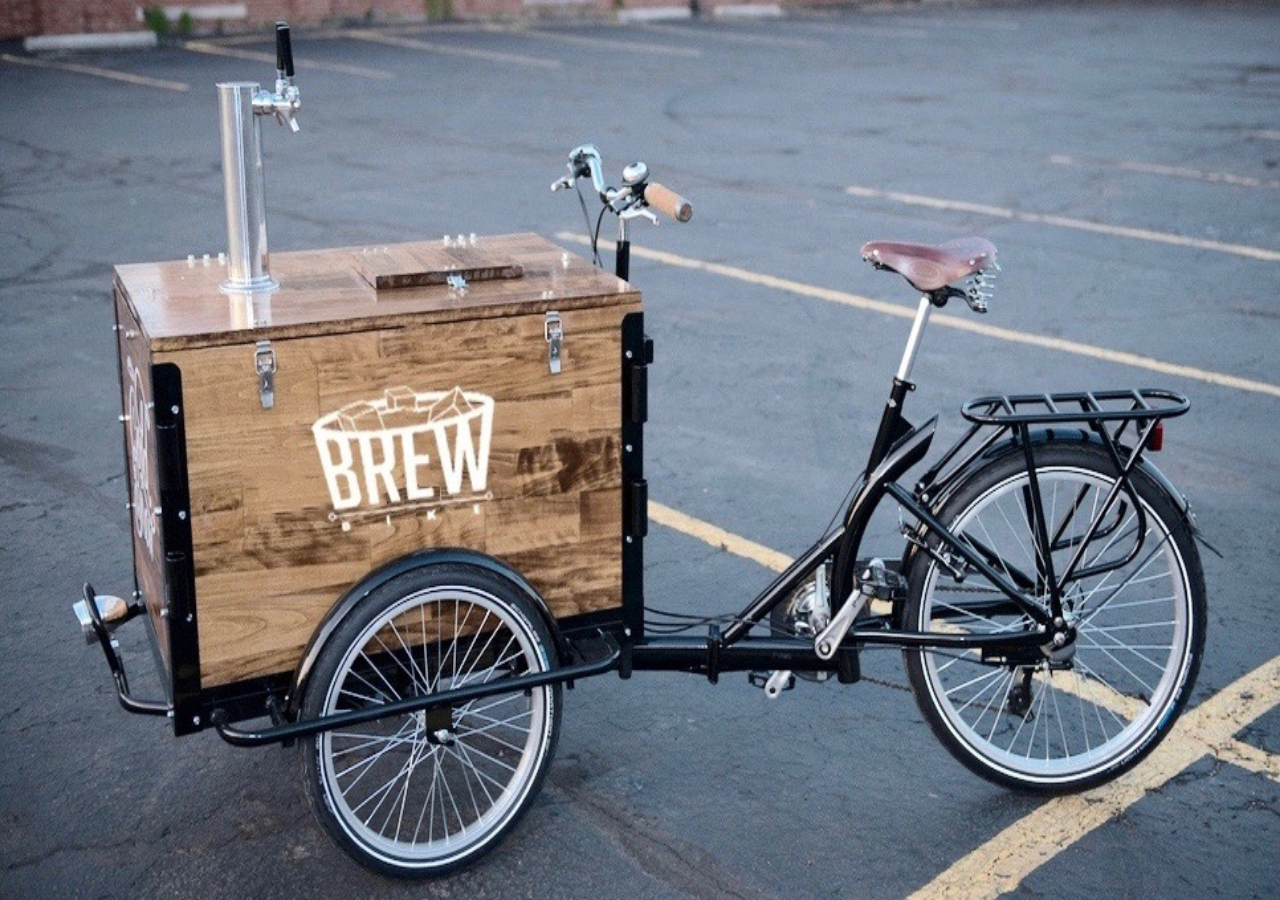
==== html/index.html @ dbf3cb42 "first commit" ====
<!DOCTYPE html>
<html lang="en">
  <head>
    <meta charset="utf-8">
    <meta http-equiv="X-UA-Compatible" content="IE=edge">
    <meta name="viewport" content="width=device-width, initial-scale=1">
    <!-- The above 3 meta tags *must* come first in the head; any other head content must come *after* these tags -->
    <title>Brew Bike</title>
    <link rel="icon" href="../Brew Bike Logo (5).png" type="image/x-icon">
    <!-- Bootstrap -->
    <link href="../css/bootstrap.min.css" rel="stylesheet">
    <link href="../css/cover.css" rel="stylesheet">
  </head>

  <body background="../BREWBIKE1 (2).jpg">

  <!-- Home page -->
  <div class = "container-fluid"> 
   
    <div id = "slogan">
      <p><b><i>
        Wheelin' and deelin' the finest cold brew on campus
      </i></b></p>
    </div>
    
  </div>


  <script src="https://ajax.googleapis.com/ajax/libs/jquery/1.11.3/jquery.min.js"></script>
    <script src="../js/everything.js"></script>
    <script src="js/bootstrap.min.js"></script>
  </body>
  </html>
---- css/cover.css ----
body{
  background-size: 100% 100vh;
}

#slogan{
  font-family: "Courier New";
  color:white;
  font-size: 3.5em;
  position: relative;
  top:-30vw;
  text-align: center;
}
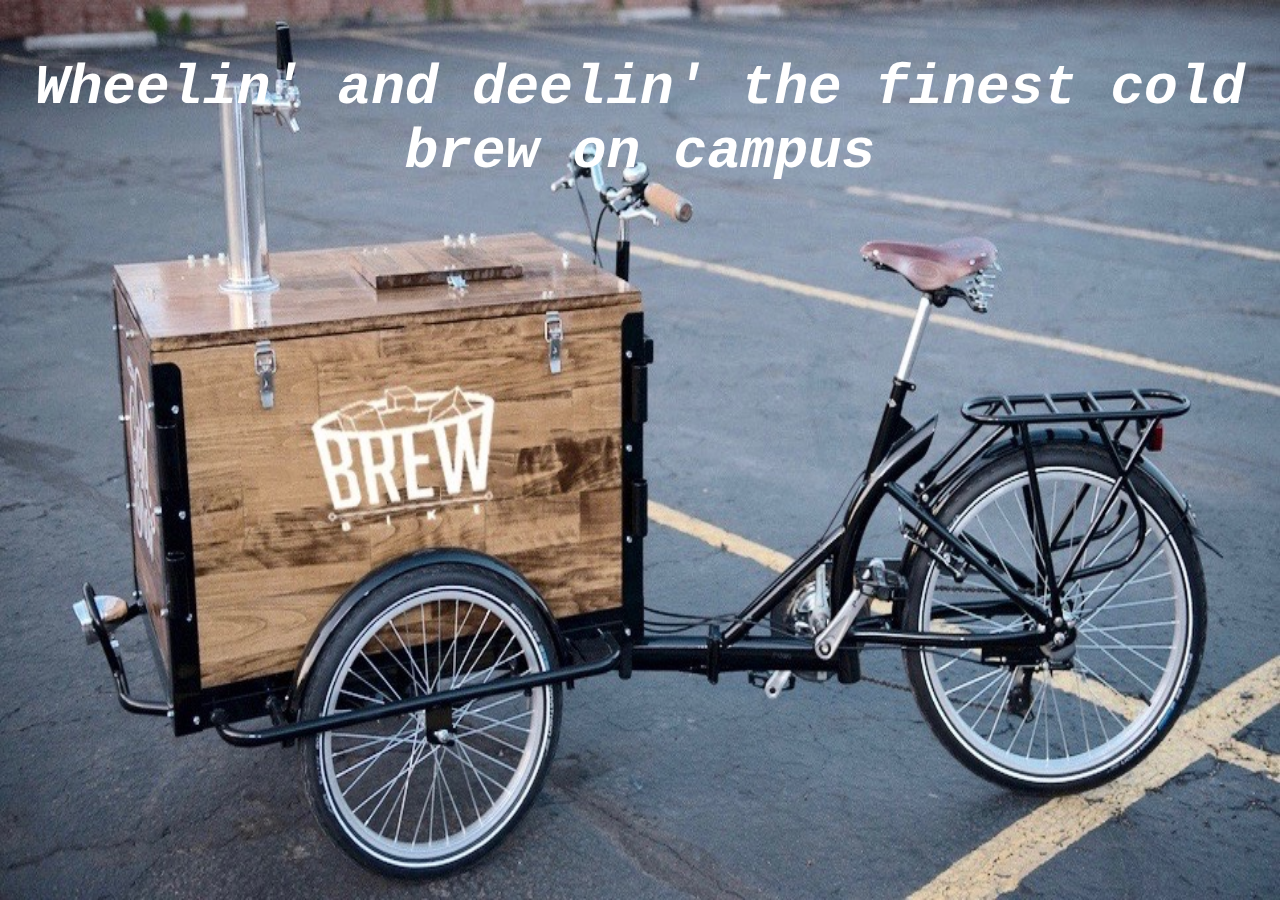
==== commit 96014b3b: "background and logo" ====
--- a/html/index.html
+++ b/html/index.html
@@ -7,8 +7,7 @@
     <!-- The above 3 meta tags *must* come first in the head; any other head content must come *after* these tags -->
     <title>Brew Bike</title>
     <link rel="icon" href="../Brew Bike Logo (5).png" type="image/x-icon">
-    <!-- Bootstrap -->
-    <link href="../css/bootstrap.min.css" rel="stylesheet">
+
     <link href="../css/cover.css" rel="stylesheet">
   </head>
 
--- a/css/cover.css
+++ b/css/cover.css
@@ -7,6 +7,5 @@
   color:white;
   font-size: 3.5em;
   position: relative;
-  top:-30vw;
   text-align: center;
 }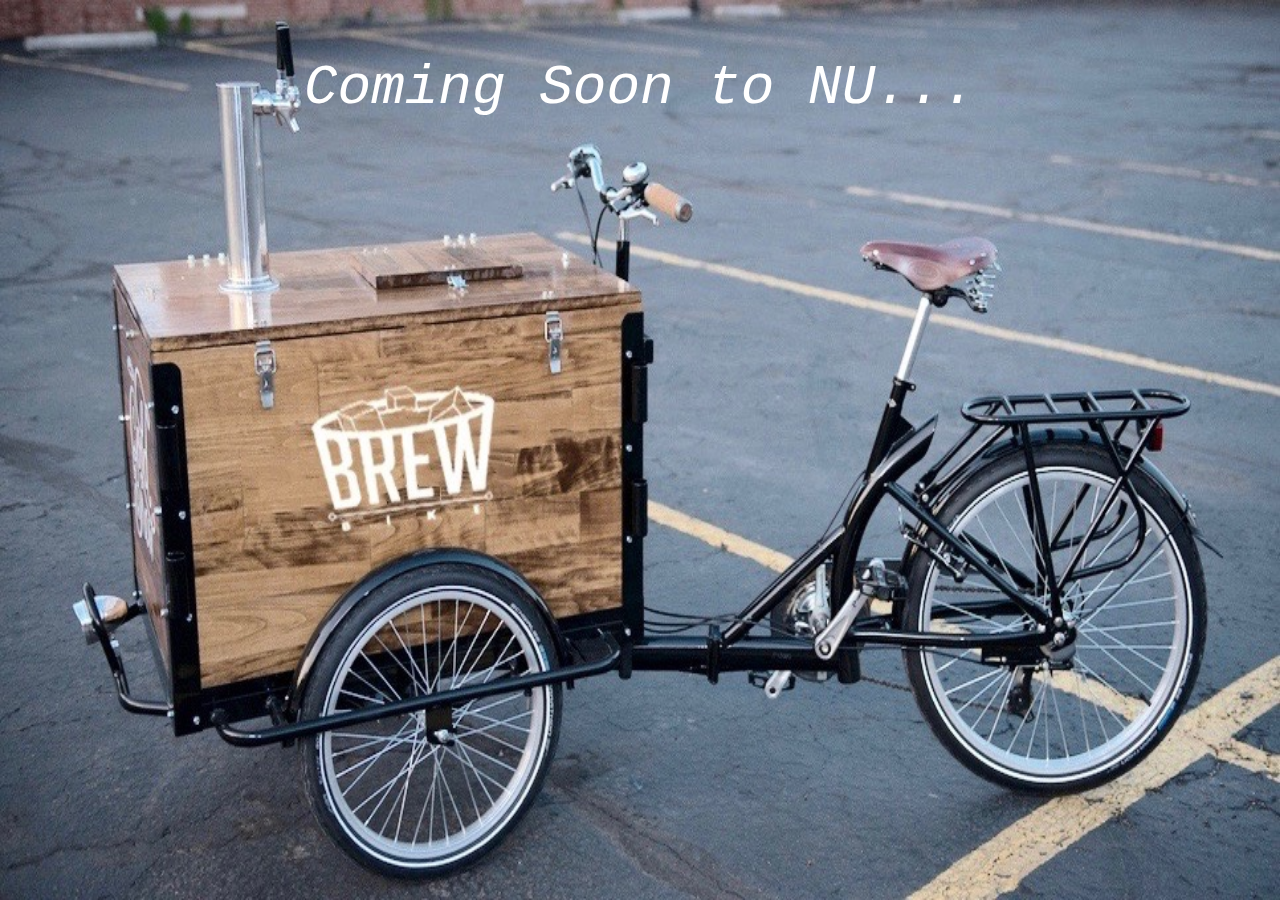
==== commit ad11aa9c: "coming soon" ====
--- a/html/index.html
+++ b/html/index.html
@@ -14,19 +14,15 @@
   <body background="../BREWBIKE1 (2).jpg">
 
   <!-- Home page -->
-  <div class = "container-fluid"> 
+  <div class = "container"> 
    
     <div id = "slogan">
-      <p><b><i>
-        Wheelin' and deelin' the finest cold brew on campus
-      </i></b></p>
+      <p><i>
+        Coming Soon to NU...
+      </i></p>
     </div>
     
   </div>
 
-
-  <script src="https://ajax.googleapis.com/ajax/libs/jquery/1.11.3/jquery.min.js"></script>
-    <script src="../js/everything.js"></script>
-    <script src="js/bootstrap.min.js"></script>
   </body>
   </html>--- a/css/cover.css
+++ b/css/cover.css
@@ -6,6 +6,5 @@
   font-family: "Courier New";
   color:white;
   font-size: 3.5em;
-  position: relative;
   text-align: center;
 }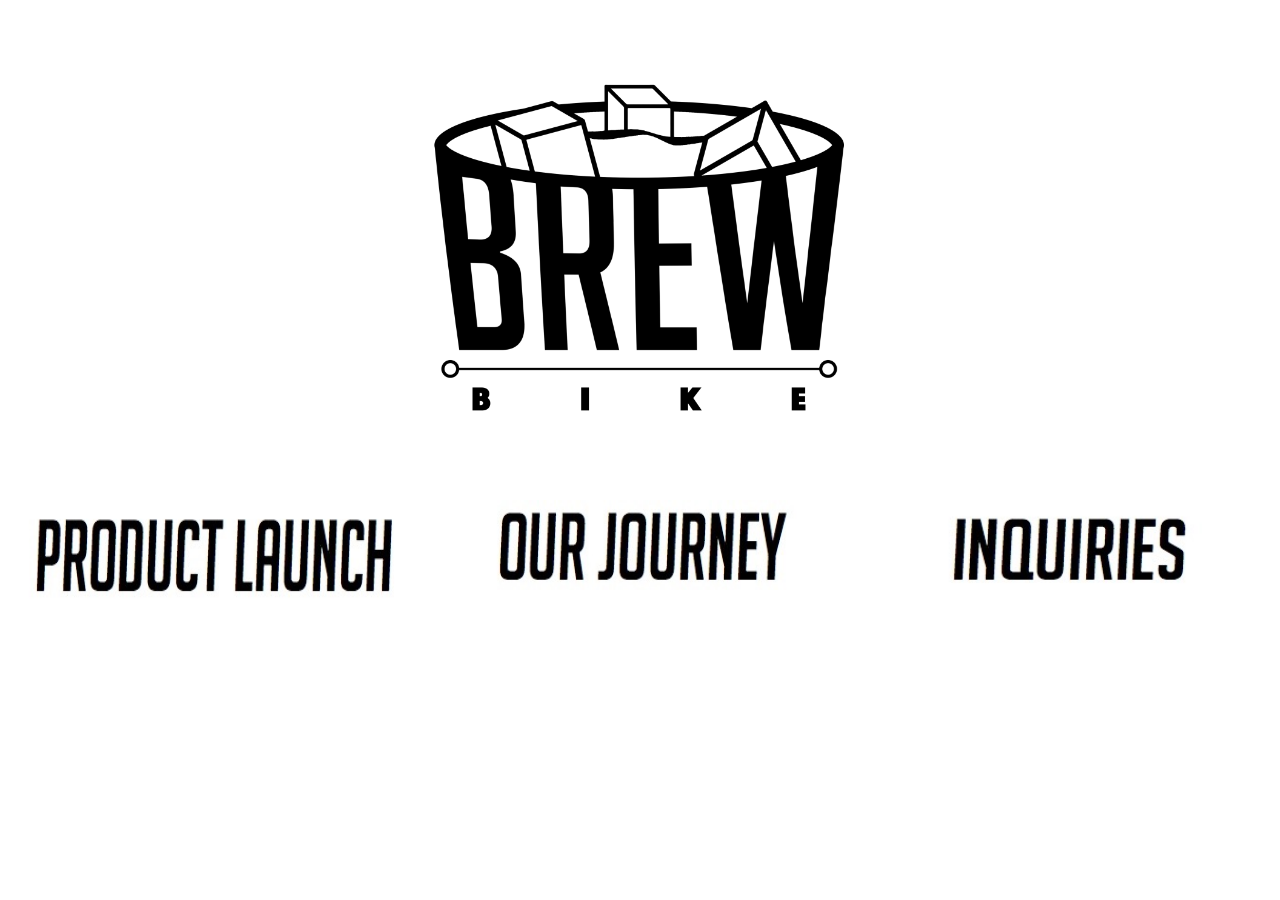
==== commit ffc10ef7: "updates" ====
--- a/html/index.html
+++ b/html/index.html
@@ -7,21 +7,32 @@
     <!-- The above 3 meta tags *must* come first in the head; any other head content must come *after* these tags -->
     <title>Brew Bike</title>
     <link rel="icon" href="../Brew Bike Logo (5).png" type="image/x-icon">
-
+    <link href="../css/bootstrap.min.css" rel="stylesheet">
     <link href="../css/cover.css" rel="stylesheet">
   </head>
 
-  <body background="../BREWBIKE1 (2).jpg">
+  <body>
 
   <!-- Home page -->
-  <div class = "container"> 
-   
-    <div id = "slogan">
-      <p><i>
-        Coming Soon to NU...
-      </i></p>
+  <div class = "container-fluid"> 
+      <img class = "logo" src = "../Brew Bike Logo.png"> 
+  </div>
+
+  <div class = "container-fluid">
+    <div class = "row">
+      <div class="col-md-4">
+        <a href="PL.html"><img
+          class = "PL" src="../1.jpg"></img></a>
+      </div> 
+      <div class="col-md-4" id="OJ">
+        <a href="https://www.indiegogo.com/projects/brewbike-northwestern-s-first-mobile-coffee-shop#/"><img
+          class = "OJ" src="../2.jpg"></img></a>
+      </div>  
+      <div class="col-md-4" id="I">
+        <a href="I.html"><img
+          class = "I" src="../3.jpg"></img></a>
+      </div>
     </div>
-    
   </div>
 
   </body>
--- a/css/cover.css
+++ b/css/cover.css
@@ -1,10 +1,65 @@
-body{
-  background-size: 100% 100vh;
+@media screen and (min-width: 950px) {
+.logo{
+	height: 40%;
+	width: 40%;
+	position:relative;
+	left:30%;
+}
 }
 
-#slogan{
-  font-family: "Courier New";
-  color:white;
-  font-size: 3.5em;
-  text-align: center;
-}+@media screen and (max-width: 950px) {
+.logo{
+	height: 55%;
+	width: 55%;
+	position:relative;
+	left:23%;
+}
+}
+
+.col-md-4{
+	text-align: center;
+	font-family: Arial;
+	font-size:1.5em;
+}
+.PL{
+	height:12vh;
+	width:44vh;
+}
+.PL:hover {
+	height:15vh;
+	width:46vh;
+}
+.OJ{
+	height:10vh;
+	width:35vh;
+}
+.OJ:hover {
+	height:13vh;
+	width:37vh;
+}
+.I{
+	height:10vh;
+	width:30vh;
+}
+.I:hover {
+	height:13vh;
+	width:33vh;
+}
+
+.flyer{
+	position:absolute;
+	height:100vh;
+	margin: auto;
+    top: 0;
+    left: 0;
+    right: 0;
+    bottom: 0;
+}
+
+.email{
+	position:absolute;
+	margin: auto;
+    left: 0;
+    right: 0;	
+}
+
